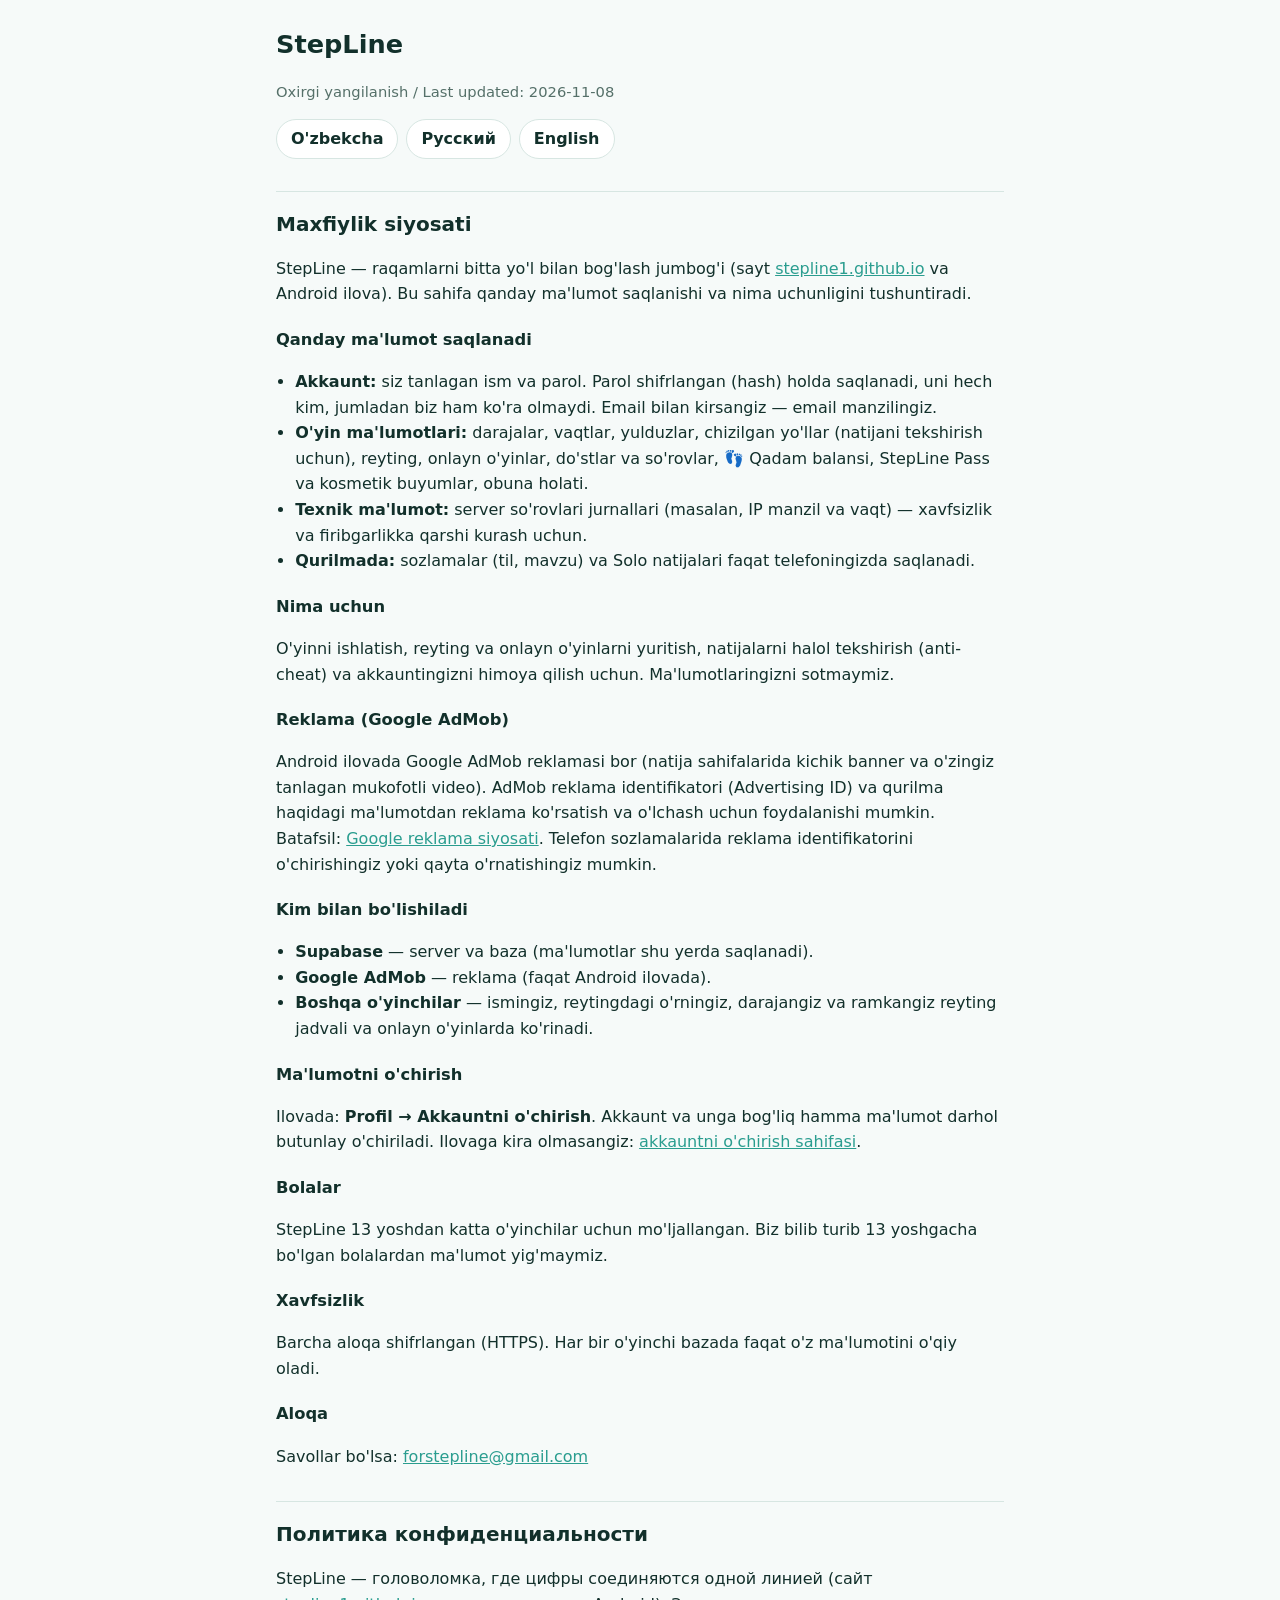
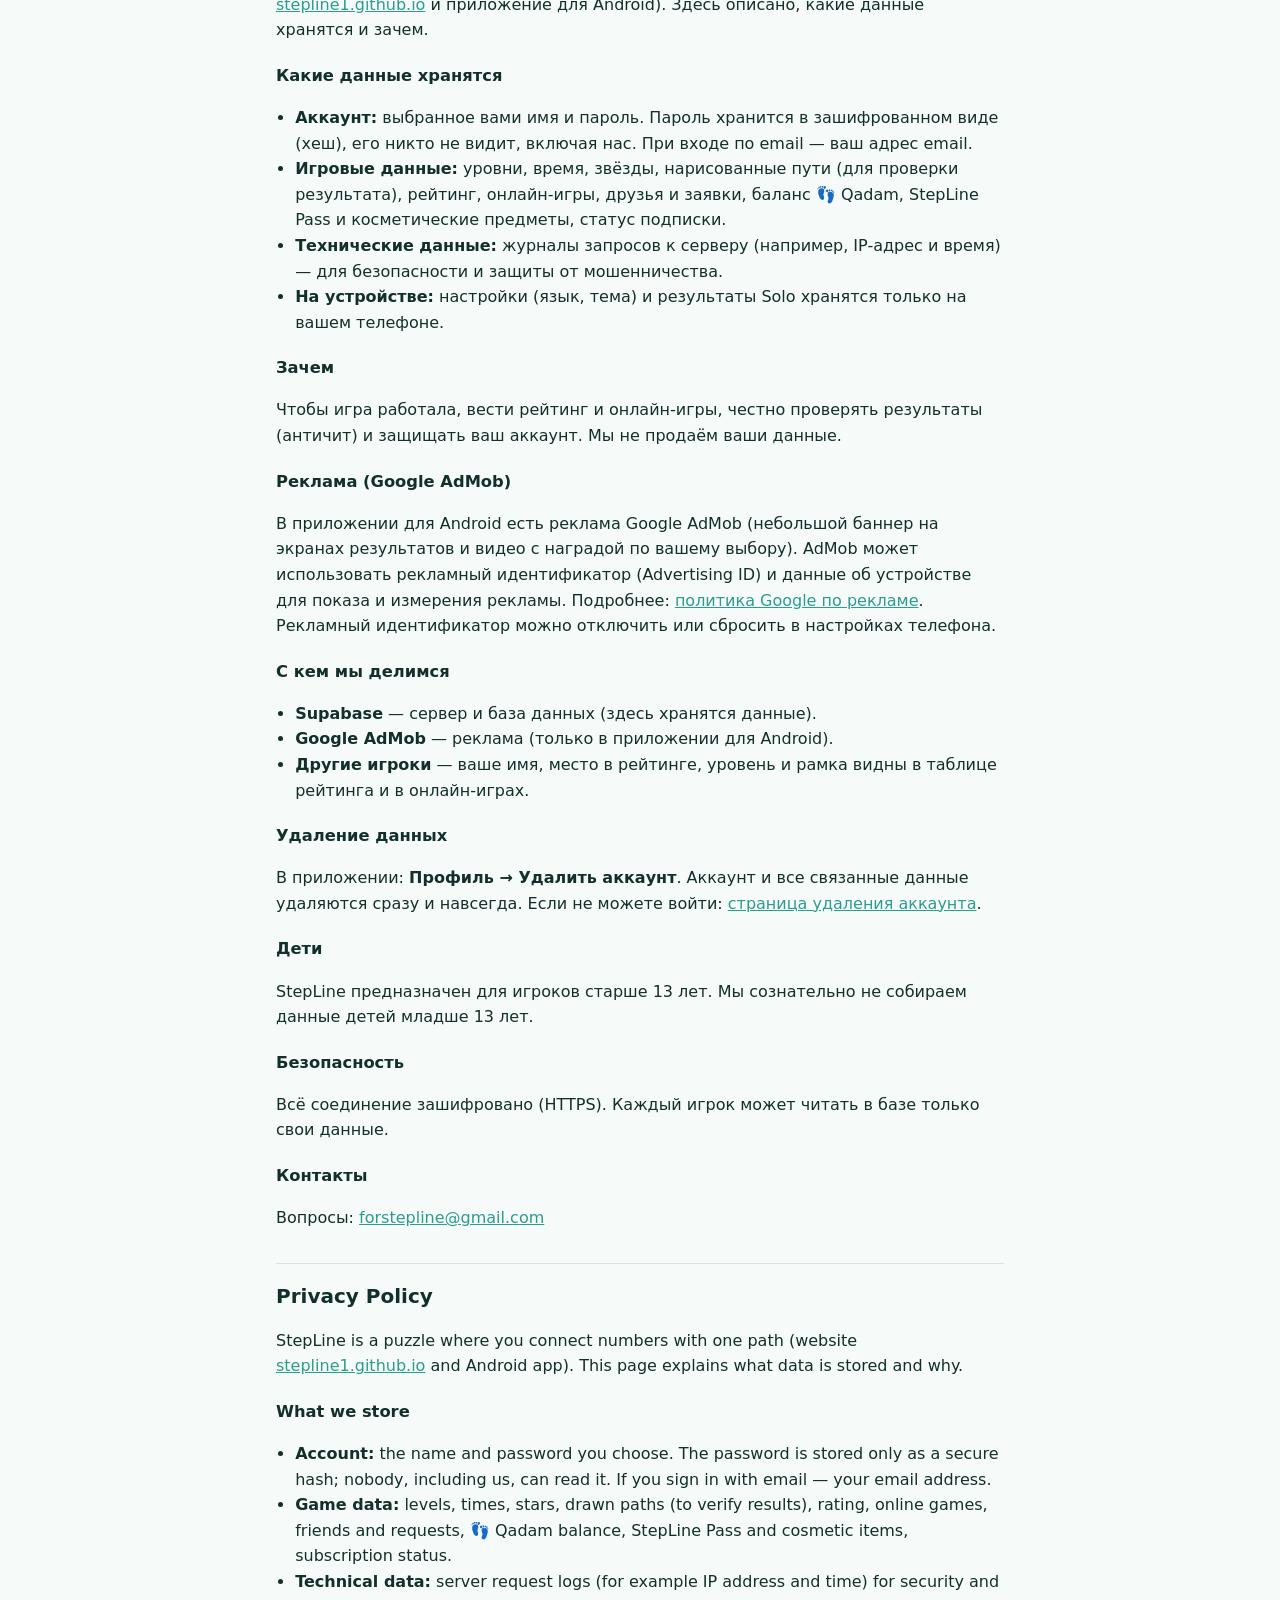
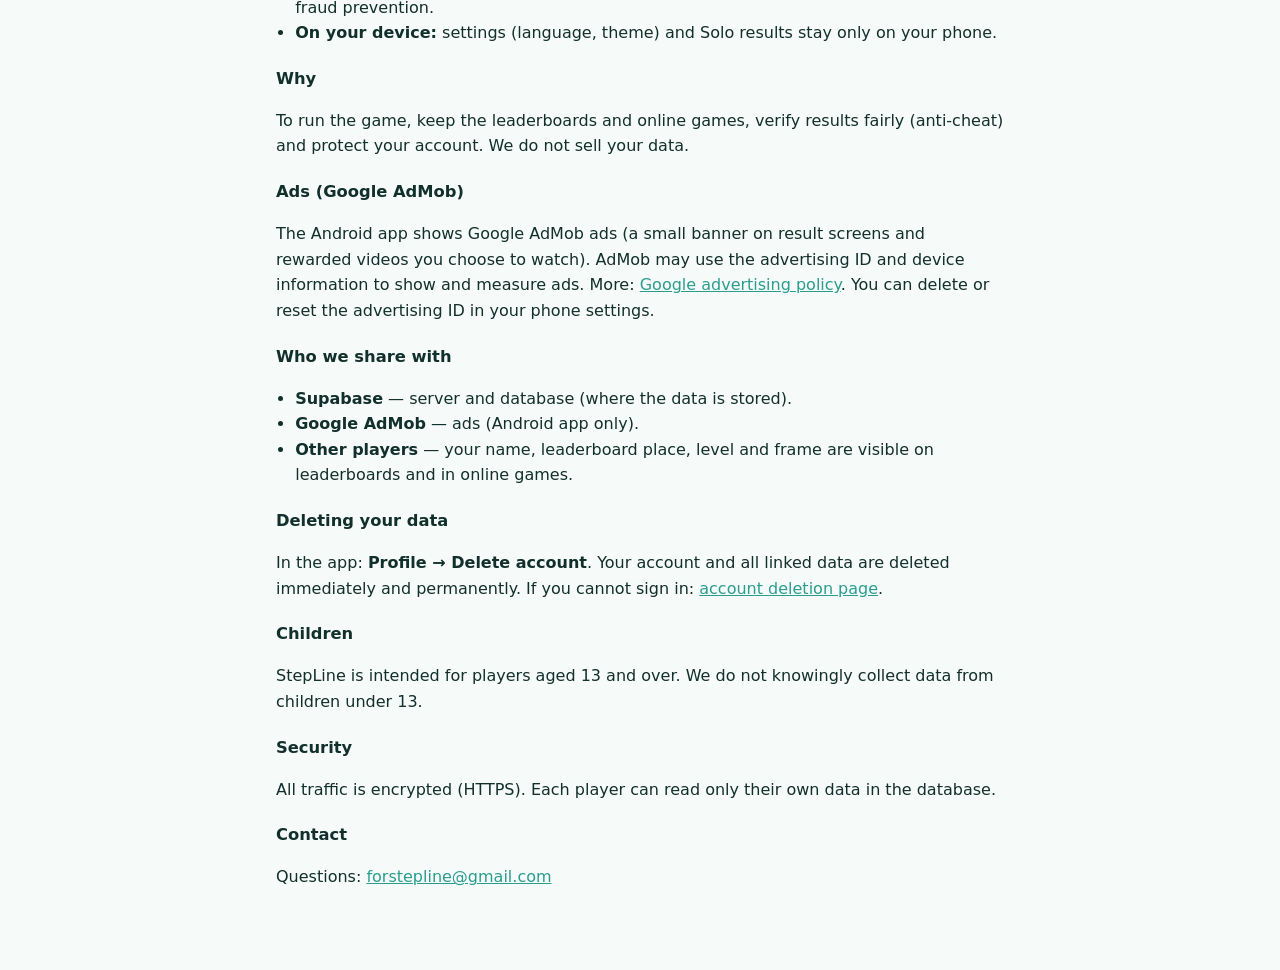
==== privacy.html @ 3048ea5a "Deploy 2026-11-11T04:39:56.732Z" ====
<!doctype html>
<html lang="uz">
<head>
<meta charset="utf-8">
<meta name="viewport" content="width=device-width, initial-scale=1">
<title>StepLine — Maxfiylik siyosati / Privacy Policy</title>
<meta name="referrer" content="no-referrer">
<link rel="icon" href="icon.svg">
<style>
  :root { color-scheme: light dark; --bg: #f6faf9; --text: #12302b; --muted: #557069; --card: #ffffff; --line: #d7e6e2; --accent: #2a9d8f; }
  @media (prefers-color-scheme: dark) { :root { --bg: #0e1b22; --text: #e8f3f1; --muted: #8ea8a2; --card: #15262e; --line: #24414a; --accent: #5ccf9c; } }
  * { box-sizing: border-box; }
  body { margin: 0; background: var(--bg); color: var(--text); font: 16px/1.6 system-ui, -apple-system, "Segoe UI", Roboto, sans-serif; }
  main { max-width: 760px; margin: 0 auto; padding: 24px 16px 64px; }
  h1 { font-size: 1.6rem; margin: 0 0 4px; }
  h2 { font-size: 1.25rem; margin: 32px 0 8px; padding-top: 16px; border-top: 1px solid var(--line); }
  h3 { font-size: 1.02rem; margin: 20px 0 4px; }
  p, li { color: var(--text); }
  .muted { color: var(--muted); font-size: 0.92rem; }
  nav { display: flex; gap: 8px; flex-wrap: wrap; margin: 16px 0; }
  nav a { padding: 6px 14px; border-radius: 999px; border: 1px solid var(--line); background: var(--card); color: var(--text); text-decoration: none; font-weight: 600; }
  a { color: var(--accent); }
  ul { padding-left: 1.2rem; }
</style>
</head>
<body>
<main>
  <h1>StepLine</h1>
  <p class="muted">Oxirgi yangilanish / Last updated: 2026-11-08</p>
  <nav><a href="#uz">O'zbekcha</a><a href="#ru">Русский</a><a href="#en">English</a></nav>

  <section id="uz" lang="uz">
    <h2>Maxfiylik siyosati</h2>
    <p>StepLine — raqamlarni bitta yo'l bilan bog'lash jumbog'i (sayt <a href="https://stepline1.github.io/">stepline1.github.io</a> va Android ilova). Bu sahifa qanday ma'lumot saqlanishi va nima uchunligini tushuntiradi.</p>
    <h3>Qanday ma'lumot saqlanadi</h3>
    <ul>
      <li><b>Akkaunt:</b> siz tanlagan ism va parol. Parol shifrlangan (hash) holda saqlanadi, uni hech kim, jumladan biz ham ko'ra olmaydi. Email bilan kirsangiz — email manzilingiz.</li>
      <li><b>O'yin ma'lumotlari:</b> darajalar, vaqtlar, yulduzlar, chizilgan yo'llar (natijani tekshirish uchun), reyting, onlayn o'yinlar, do'stlar va so'rovlar, 👣 Qadam balansi, StepLine Pass va kosmetik buyumlar, obuna holati.</li>
      <li><b>Texnik ma'lumot:</b> server so'rovlari jurnallari (masalan, IP manzil va vaqt) — xavfsizlik va firibgarlikka qarshi kurash uchun.</li>
      <li><b>Qurilmada:</b> sozlamalar (til, mavzu) va Solo natijalari faqat telefoningizda saqlanadi.</li>
    </ul>
    <h3>Nima uchun</h3>
    <p>O'yinni ishlatish, reyting va onlayn o'yinlarni yuritish, natijalarni halol tekshirish (anti-cheat) va akkauntingizni himoya qilish uchun. Ma'lumotlaringizni sotmaymiz.</p>
    <h3>Reklama (Google AdMob)</h3>
    <p>Android ilovada Google AdMob reklamasi bor (natija sahifalarida kichik banner va o'zingiz tanlagan mukofotli video). AdMob reklama identifikatori (Advertising ID) va qurilma haqidagi ma'lumotdan reklama ko'rsatish va o'lchash uchun foydalanishi mumkin. Batafsil: <a href="https://policies.google.com/technologies/ads">Google reklama siyosati</a>. Telefon sozlamalarida reklama identifikatorini o'chirishingiz yoki qayta o'rnatishingiz mumkin.</p>
    <h3>Kim bilan bo'lishiladi</h3>
    <ul>
      <li><b>Supabase</b> — server va baza (ma'lumotlar shu yerda saqlanadi).</li>
      <li><b>Google AdMob</b> — reklama (faqat Android ilovada).</li>
      <li><b>Boshqa o'yinchilar</b> — ismingiz, reytingdagi o'rningiz, darajangiz va ramkangiz reyting jadvali va onlayn o'yinlarda ko'rinadi.</li>
    </ul>
    <h3>Ma'lumotni o'chirish</h3>
    <p>Ilovada: <b>Profil → Akkauntni o'chirish</b>. Akkaunt va unga bog'liq hamma ma'lumot darhol butunlay o'chiriladi. Ilovaga kira olmasangiz: <a href="delete-account.html">akkauntni o'chirish sahifasi</a>.</p>
    <h3>Bolalar</h3>
    <p>StepLine 13 yoshdan katta o'yinchilar uchun mo'ljallangan. Biz bilib turib 13 yoshgacha bo'lgan bolalardan ma'lumot yig'maymiz.</p>
    <h3>Xavfsizlik</h3>
    <p>Barcha aloqa shifrlangan (HTTPS). Har bir o'yinchi bazada faqat o'z ma'lumotini o'qiy oladi.</p>
    <h3>Aloqa</h3>
    <p>Savollar bo'lsa: <a href="mailto:forstepline@gmail.com">forstepline@gmail.com</a></p>
  </section>

  <section id="ru" lang="ru">
    <h2>Политика конфиденциальности</h2>
    <p>StepLine — головоломка, где цифры соединяются одной линией (сайт <a href="https://stepline1.github.io/">stepline1.github.io</a> и приложение для Android). Здесь описано, какие данные хранятся и зачем.</p>
    <h3>Какие данные хранятся</h3>
    <ul>
      <li><b>Аккаунт:</b> выбранное вами имя и пароль. Пароль хранится в зашифрованном виде (хеш), его никто не видит, включая нас. При входе по email — ваш адрес email.</li>
      <li><b>Игровые данные:</b> уровни, время, звёзды, нарисованные пути (для проверки результата), рейтинг, онлайн-игры, друзья и заявки, баланс 👣 Qadam, StepLine Pass и косметические предметы, статус подписки.</li>
      <li><b>Технические данные:</b> журналы запросов к серверу (например, IP-адрес и время) — для безопасности и защиты от мошенничества.</li>
      <li><b>На устройстве:</b> настройки (язык, тема) и результаты Solo хранятся только на вашем телефоне.</li>
    </ul>
    <h3>Зачем</h3>
    <p>Чтобы игра работала, вести рейтинг и онлайн-игры, честно проверять результаты (античит) и защищать ваш аккаунт. Мы не продаём ваши данные.</p>
    <h3>Реклама (Google AdMob)</h3>
    <p>В приложении для Android есть реклама Google AdMob (небольшой баннер на экранах результатов и видео с наградой по вашему выбору). AdMob может использовать рекламный идентификатор (Advertising ID) и данные об устройстве для показа и измерения рекламы. Подробнее: <a href="https://policies.google.com/technologies/ads">политика Google по рекламе</a>. Рекламный идентификатор можно отключить или сбросить в настройках телефона.</p>
    <h3>С кем мы делимся</h3>
    <ul>
      <li><b>Supabase</b> — сервер и база данных (здесь хранятся данные).</li>
      <li><b>Google AdMob</b> — реклама (только в приложении для Android).</li>
      <li><b>Другие игроки</b> — ваше имя, место в рейтинге, уровень и рамка видны в таблице рейтинга и в онлайн-играх.</li>
    </ul>
    <h3>Удаление данных</h3>
    <p>В приложении: <b>Профиль → Удалить аккаунт</b>. Аккаунт и все связанные данные удаляются сразу и навсегда. Если не можете войти: <a href="delete-account.html#ru">страница удаления аккаунта</a>.</p>
    <h3>Дети</h3>
    <p>StepLine предназначен для игроков старше 13 лет. Мы сознательно не собираем данные детей младше 13 лет.</p>
    <h3>Безопасность</h3>
    <p>Всё соединение зашифровано (HTTPS). Каждый игрок может читать в базе только свои данные.</p>
    <h3>Контакты</h3>
    <p>Вопросы: <a href="mailto:forstepline@gmail.com">forstepline@gmail.com</a></p>
  </section>

  <section id="en" lang="en">
    <h2>Privacy Policy</h2>
    <p>StepLine is a puzzle where you connect numbers with one path (website <a href="https://stepline1.github.io/">stepline1.github.io</a> and Android app). This page explains what data is stored and why.</p>
    <h3>What we store</h3>
    <ul>
      <li><b>Account:</b> the name and password you choose. The password is stored only as a secure hash; nobody, including us, can read it. If you sign in with email — your email address.</li>
      <li><b>Game data:</b> levels, times, stars, drawn paths (to verify results), rating, online games, friends and requests, 👣 Qadam balance, StepLine Pass and cosmetic items, subscription status.</li>
      <li><b>Technical data:</b> server request logs (for example IP address and time) for security and fraud prevention.</li>
      <li><b>On your device:</b> settings (language, theme) and Solo results stay only on your phone.</li>
    </ul>
    <h3>Why</h3>
    <p>To run the game, keep the leaderboards and online games, verify results fairly (anti-cheat) and protect your account. We do not sell your data.</p>
    <h3>Ads (Google AdMob)</h3>
    <p>The Android app shows Google AdMob ads (a small banner on result screens and rewarded videos you choose to watch). AdMob may use the advertising ID and device information to show and measure ads. More: <a href="https://policies.google.com/technologies/ads">Google advertising policy</a>. You can delete or reset the advertising ID in your phone settings.</p>
    <h3>Who we share with</h3>
    <ul>
      <li><b>Supabase</b> — server and database (where the data is stored).</li>
      <li><b>Google AdMob</b> — ads (Android app only).</li>
      <li><b>Other players</b> — your name, leaderboard place, level and frame are visible on leaderboards and in online games.</li>
    </ul>
    <h3>Deleting your data</h3>
    <p>In the app: <b>Profile → Delete account</b>. Your account and all linked data are deleted immediately and permanently. If you cannot sign in: <a href="delete-account.html#en">account deletion page</a>.</p>
    <h3>Children</h3>
    <p>StepLine is intended for players aged 13 and over. We do not knowingly collect data from children under 13.</p>
    <h3>Security</h3>
    <p>All traffic is encrypted (HTTPS). Each player can read only their own data in the database.</p>
    <h3>Contact</h3>
    <p>Questions: <a href="mailto:forstepline@gmail.com">forstepline@gmail.com</a></p>
  </section>
</main>
</body>
</html>
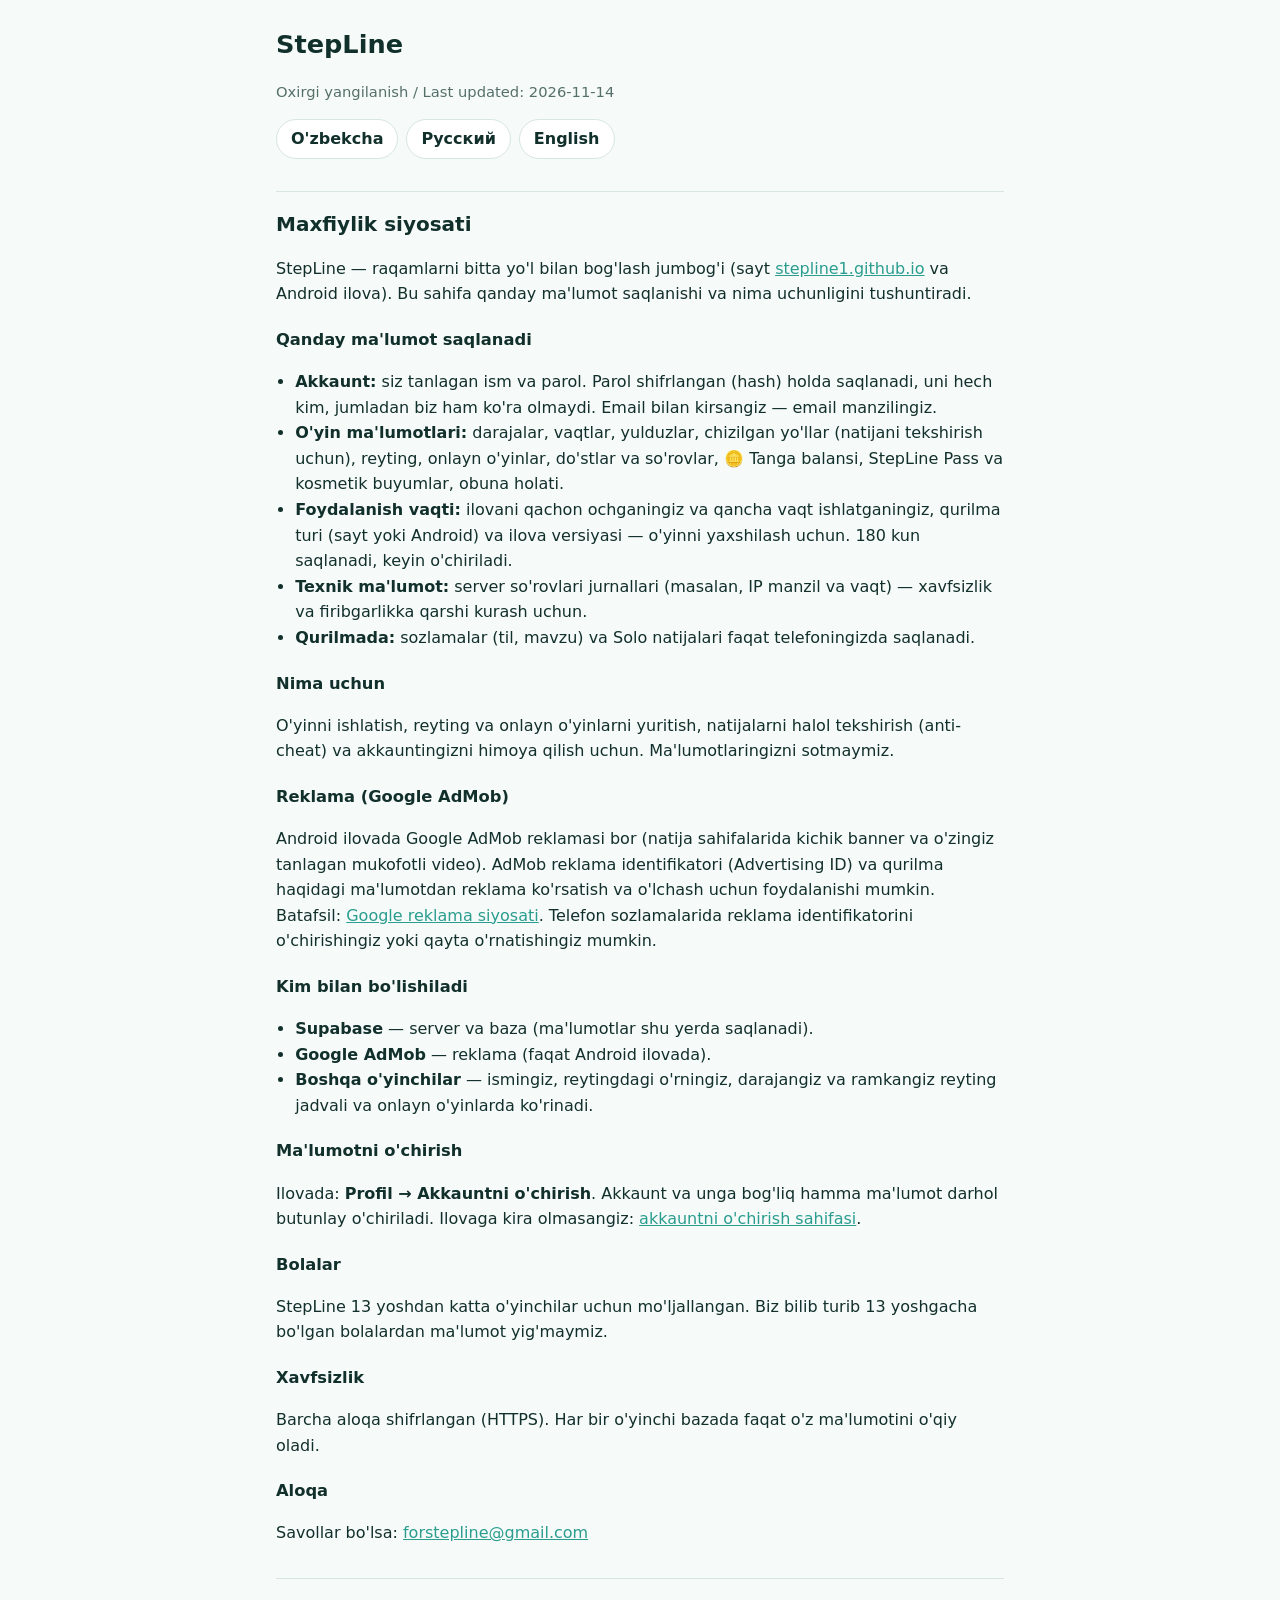
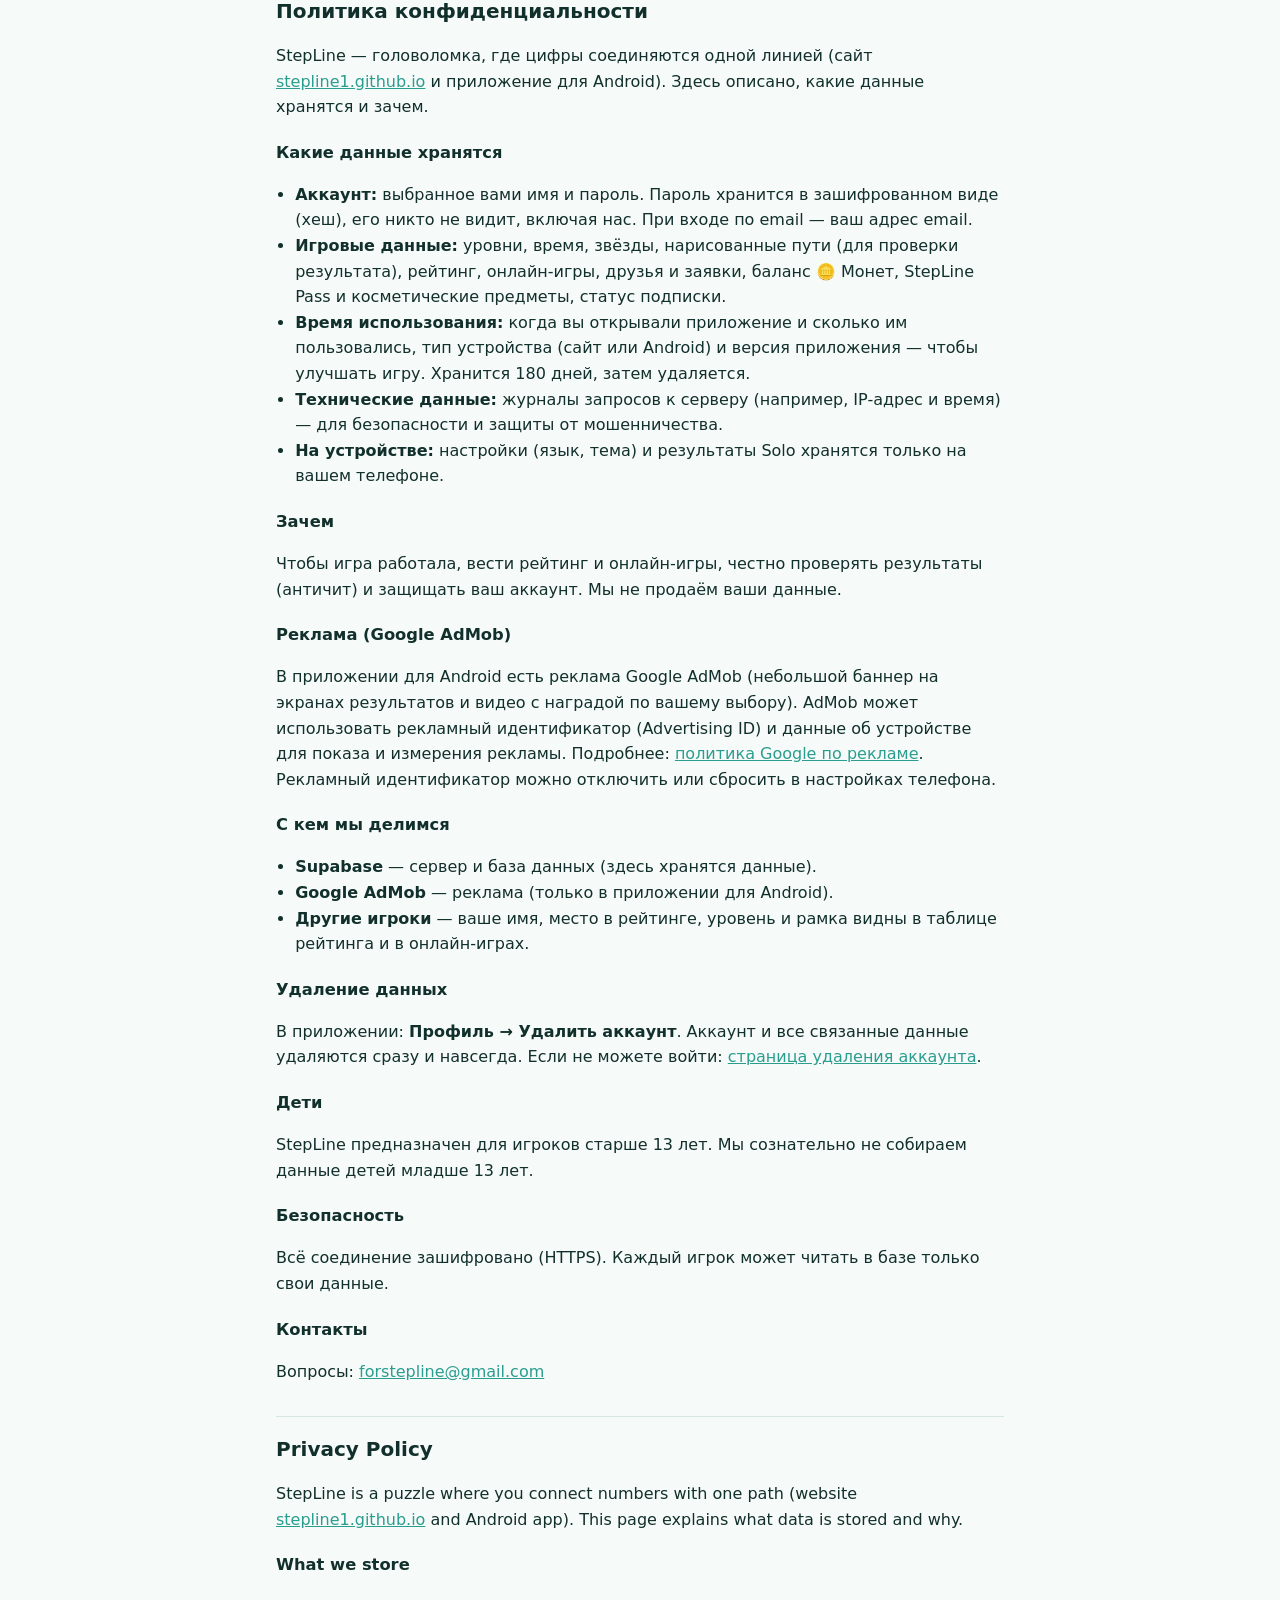
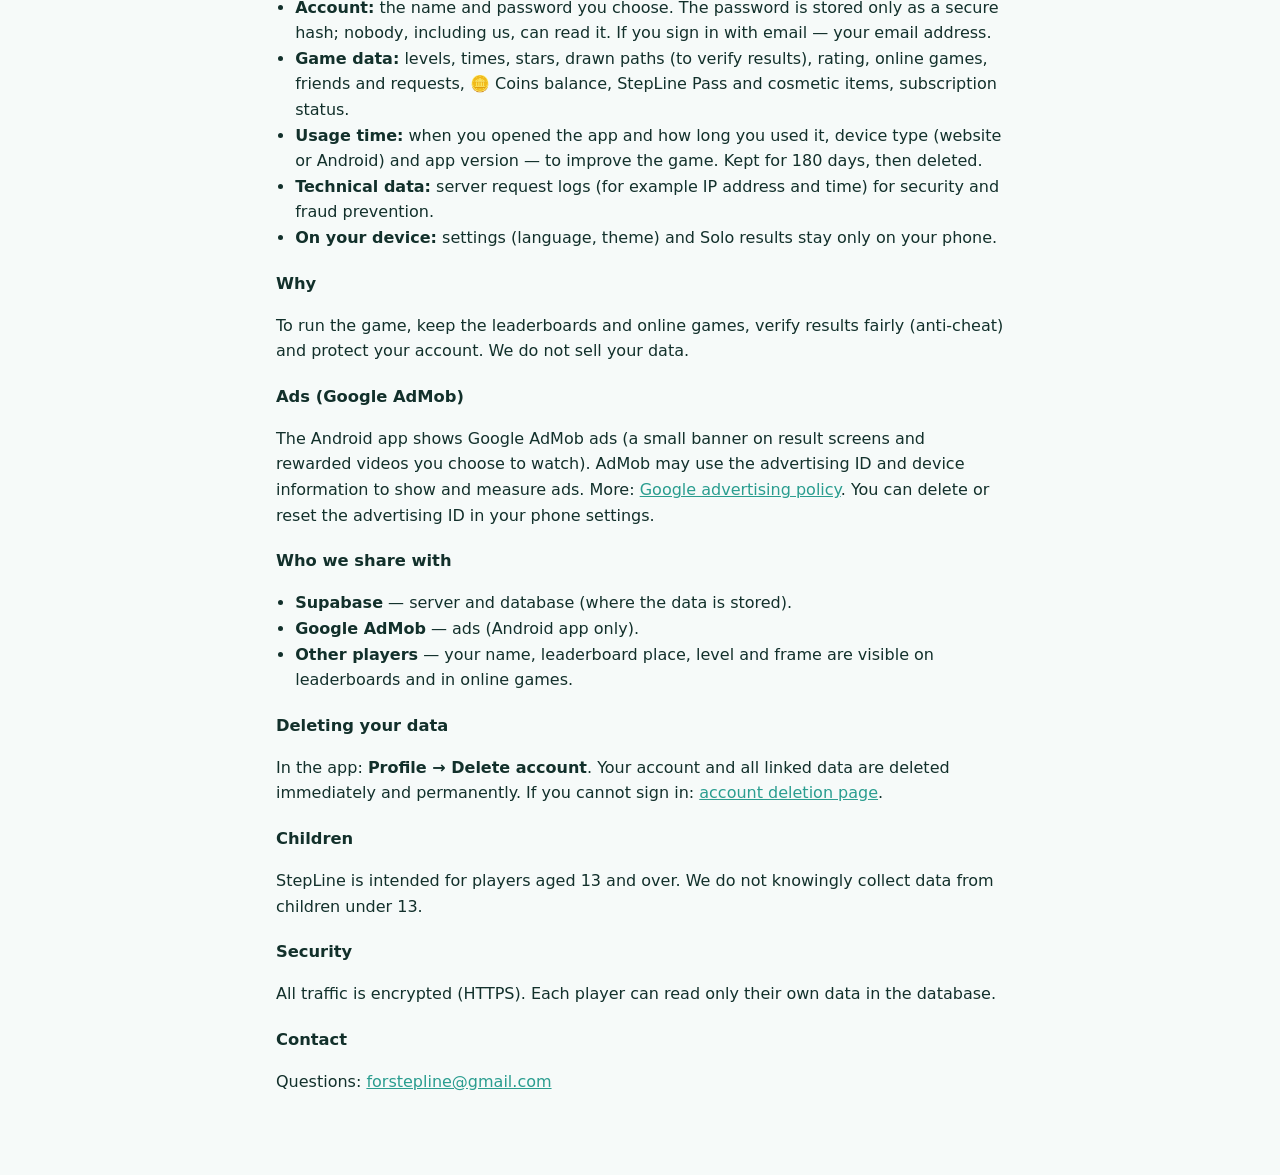
==== commit 102fa1f5: "Deploy 2026-11-18T15:17:58.204Z" ====
--- a/privacy.html
+++ b/privacy.html
@@ -26,7 +26,7 @@
 <body>
 <main>
   <h1>StepLine</h1>
-  <p class="muted">Oxirgi yangilanish / Last updated: 2026-11-08</p>
+  <p class="muted">Oxirgi yangilanish / Last updated: 2026-11-14</p>
   <nav><a href="#uz">O'zbekcha</a><a href="#ru">Русский</a><a href="#en">English</a></nav>
 
   <section id="uz" lang="uz">
@@ -35,7 +35,8 @@
     <h3>Qanday ma'lumot saqlanadi</h3>
     <ul>
       <li><b>Akkaunt:</b> siz tanlagan ism va parol. Parol shifrlangan (hash) holda saqlanadi, uni hech kim, jumladan biz ham ko'ra olmaydi. Email bilan kirsangiz — email manzilingiz.</li>
-      <li><b>O'yin ma'lumotlari:</b> darajalar, vaqtlar, yulduzlar, chizilgan yo'llar (natijani tekshirish uchun), reyting, onlayn o'yinlar, do'stlar va so'rovlar, 👣 Qadam balansi, StepLine Pass va kosmetik buyumlar, obuna holati.</li>
+      <li><b>O'yin ma'lumotlari:</b> darajalar, vaqtlar, yulduzlar, chizilgan yo'llar (natijani tekshirish uchun), reyting, onlayn o'yinlar, do'stlar va so'rovlar, 🪙 Tanga balansi, StepLine Pass va kosmetik buyumlar, obuna holati.</li>
+      <li><b>Foydalanish vaqti:</b> ilovani qachon ochganingiz va qancha vaqt ishlatganingiz, qurilma turi (sayt yoki Android) va ilova versiyasi — o'yinni yaxshilash uchun. 180 kun saqlanadi, keyin o'chiriladi.</li>
       <li><b>Texnik ma'lumot:</b> server so'rovlari jurnallari (masalan, IP manzil va vaqt) — xavfsizlik va firibgarlikka qarshi kurash uchun.</li>
       <li><b>Qurilmada:</b> sozlamalar (til, mavzu) va Solo natijalari faqat telefoningizda saqlanadi.</li>
     </ul>
@@ -65,7 +66,8 @@
     <h3>Какие данные хранятся</h3>
     <ul>
       <li><b>Аккаунт:</b> выбранное вами имя и пароль. Пароль хранится в зашифрованном виде (хеш), его никто не видит, включая нас. При входе по email — ваш адрес email.</li>
-      <li><b>Игровые данные:</b> уровни, время, звёзды, нарисованные пути (для проверки результата), рейтинг, онлайн-игры, друзья и заявки, баланс 👣 Qadam, StepLine Pass и косметические предметы, статус подписки.</li>
+      <li><b>Игровые данные:</b> уровни, время, звёзды, нарисованные пути (для проверки результата), рейтинг, онлайн-игры, друзья и заявки, баланс 🪙 Монет, StepLine Pass и косметические предметы, статус подписки.</li>
+      <li><b>Время использования:</b> когда вы открывали приложение и сколько им пользовались, тип устройства (сайт или Android) и версия приложения — чтобы улучшать игру. Хранится 180 дней, затем удаляется.</li>
       <li><b>Технические данные:</b> журналы запросов к серверу (например, IP-адрес и время) — для безопасности и защиты от мошенничества.</li>
       <li><b>На устройстве:</b> настройки (язык, тема) и результаты Solo хранятся только на вашем телефоне.</li>
     </ul>
@@ -95,7 +97,8 @@
     <h3>What we store</h3>
     <ul>
       <li><b>Account:</b> the name and password you choose. The password is stored only as a secure hash; nobody, including us, can read it. If you sign in with email — your email address.</li>
-      <li><b>Game data:</b> levels, times, stars, drawn paths (to verify results), rating, online games, friends and requests, 👣 Qadam balance, StepLine Pass and cosmetic items, subscription status.</li>
+      <li><b>Game data:</b> levels, times, stars, drawn paths (to verify results), rating, online games, friends and requests, 🪙 Coins balance, StepLine Pass and cosmetic items, subscription status.</li>
+      <li><b>Usage time:</b> when you opened the app and how long you used it, device type (website or Android) and app version — to improve the game. Kept for 180 days, then deleted.</li>
       <li><b>Technical data:</b> server request logs (for example IP address and time) for security and fraud prevention.</li>
       <li><b>On your device:</b> settings (language, theme) and Solo results stay only on your phone.</li>
     </ul>
